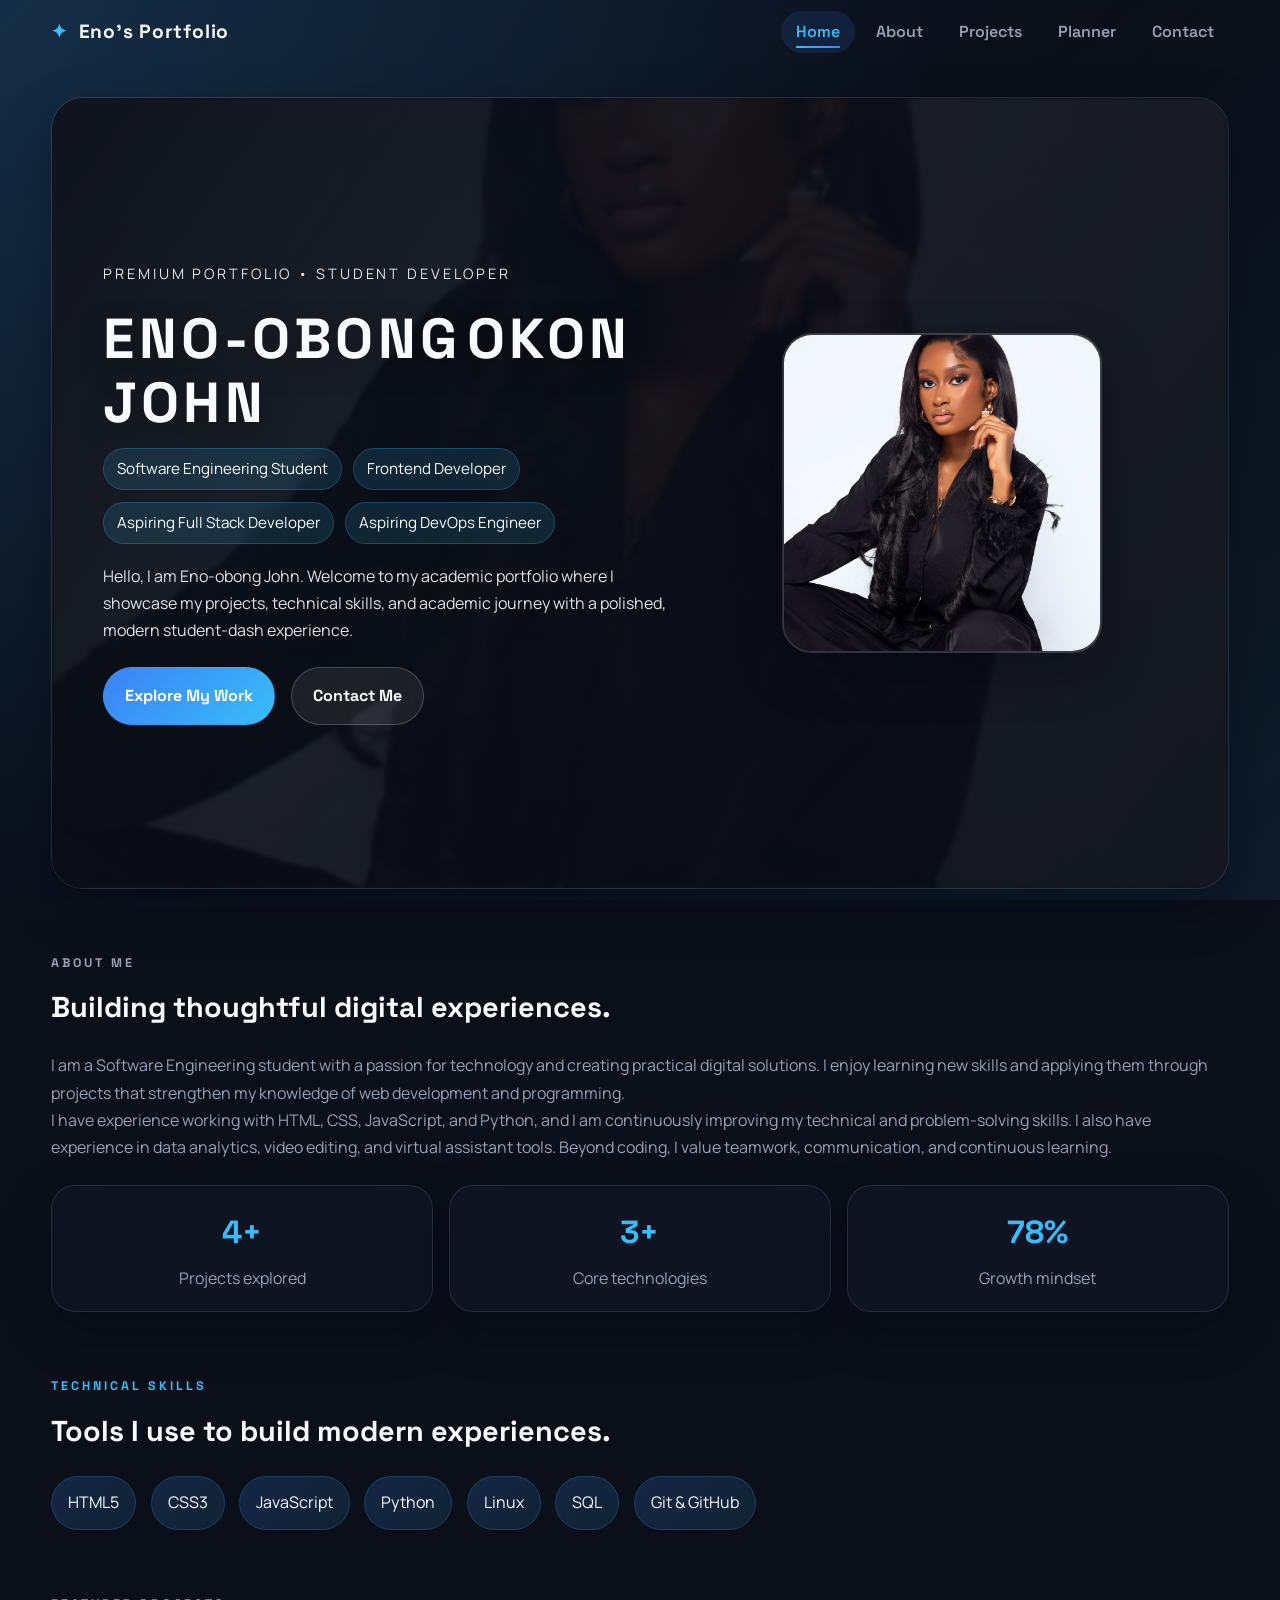
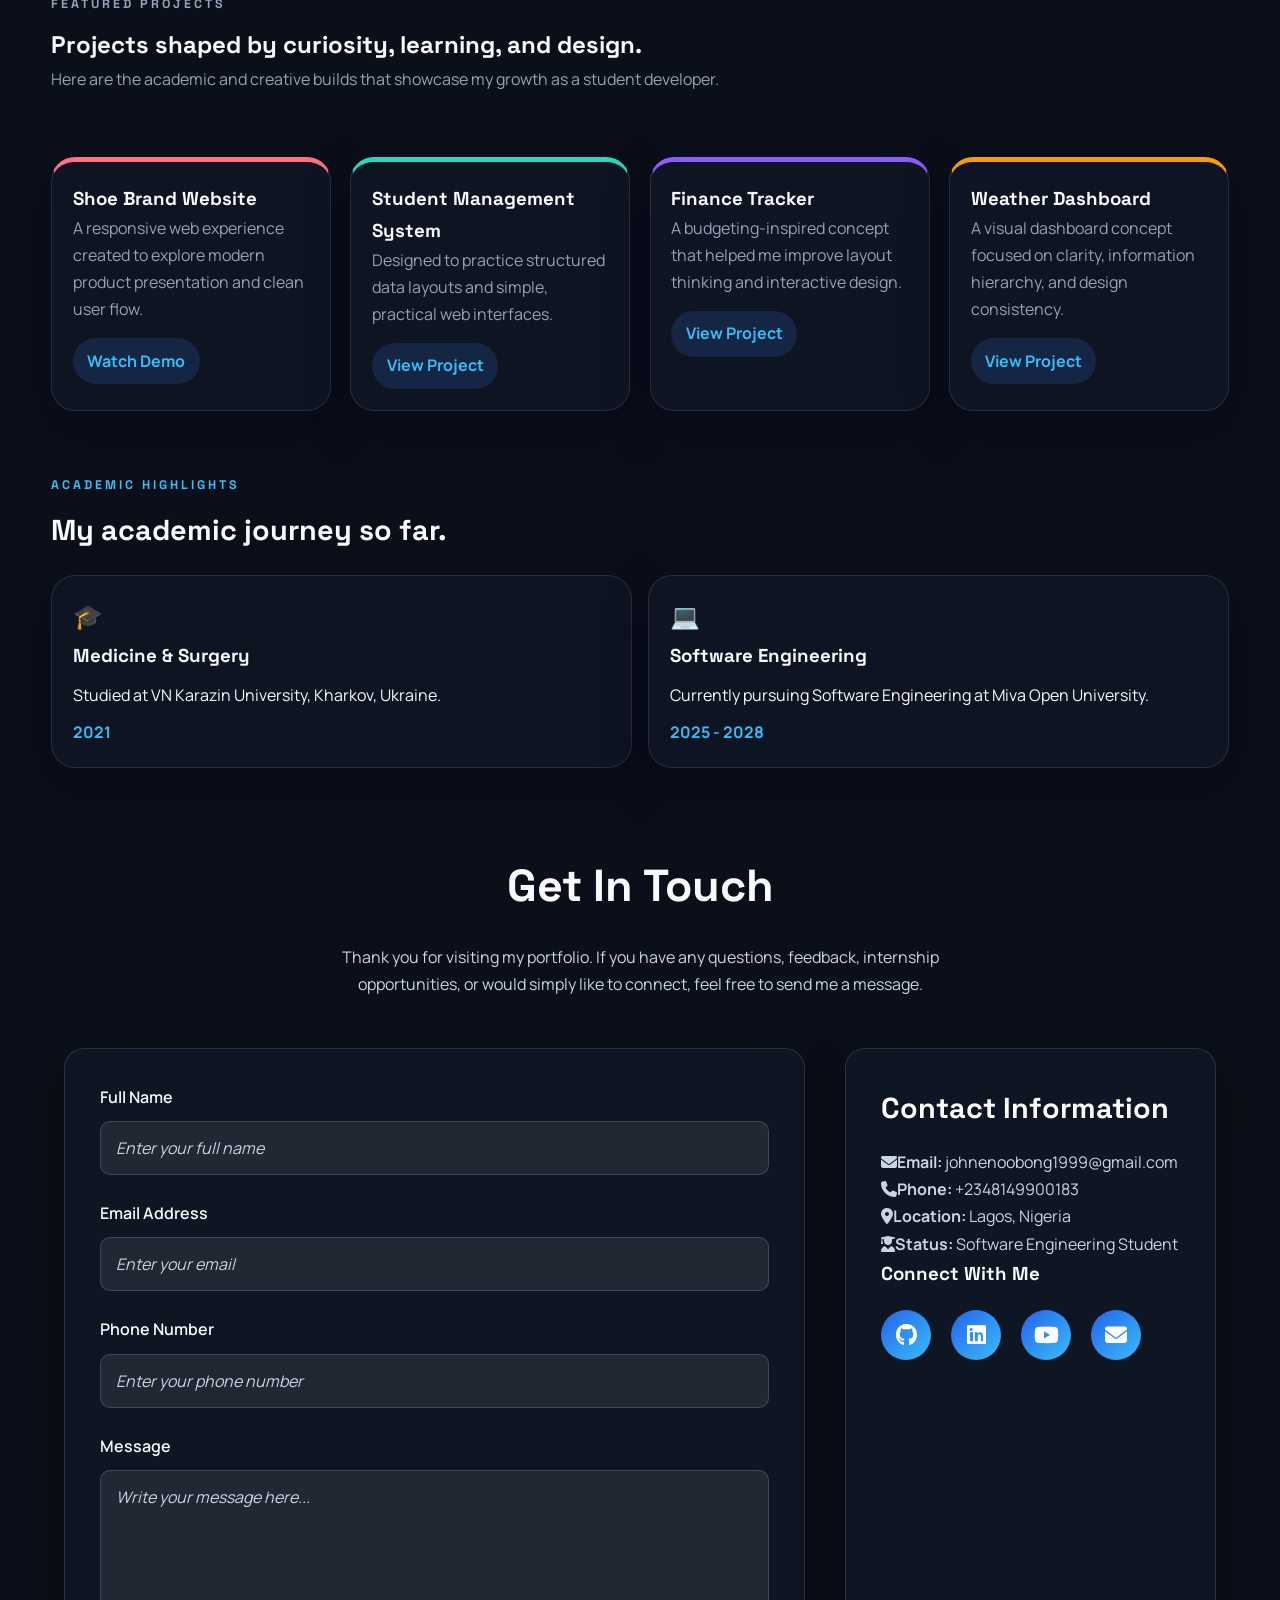
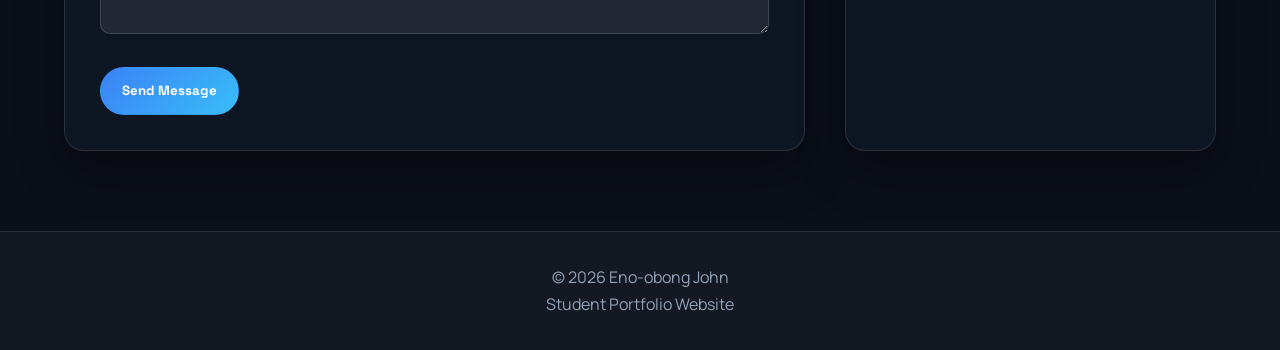
==== index.html @ f243d7a9 "initial commit" ====
<!DOCTYPE html>
<html lang="en">
<head>
    <meta charset="UTF-8">
    <meta name="viewport" content="width=device-width, initial-scale=1.0">
    <title>My Portfolio</title>

    <link rel="preconnect" href="https://fonts.googleapis.com">
    <link rel="preconnect" href="https://fonts.gstatic.com" crossorigin>
    <link href="https://fonts.googleapis.com/css2?family=Manrope:wght@300;400;500;600;700&family=Space+Grotesk:wght@400;500;700&display=swap" rel="stylesheet">
    <link rel="stylesheet" href="https://cdnjs.cloudflare.com/ajax/libs/font-awesome/6.5.2/css/all.min.css">
    <link rel="stylesheet" href="style.css">
</head>
<body>
    <header>
        <nav class="navbar">
            <a href="index.html" class="logo"><span>✦</span> Eno's Portfolio</a>
            <button class="nav-toggle" aria-label="Toggle navigation" aria-expanded="false" aria-controls="navMenu">
                <span></span><span></span><span></span>
            </button>
            <ul class="nav-links" id="navMenu">
                <li><a class="nav-link active" href="index.html">Home</a></li>
                <li><a class="nav-link" href="about.html">About</a></li>
                <li><a class="nav-link" href="projects.html">Projects</a></li>
                <li><a class="nav-link" href="planner.html">Planner</a></li>
                <li><a class="nav-link" href="contact.html">Contact</a></li>
            </ul>
        </nav>
    </header>

    <main>
        <section class="hero reveal fade-up" id="home">
            <video class="hero-video" autoplay muted loop playsinline preload="metadata" poster="images/unnamed.jpg">
                <source src="C:\Users\ENO\Downloads\My Portfolio\videos\lady-typing-demo.mp4.mp4" type="video/mp4">
            </video>
            <img class="hero-fallback" src="images/unnamed.jpg" alt="Fallback hero image">
            <div class="hero-overlay"></div>

            <div class="hero-content">
                <div class="hero-text">
                    <p class="hero-intro">Premium Portfolio • Student Developer</p>
                    <h1 class="hero-title">
                        <span>ENO-OBONG</span>
                        <span>OKON</span>
                        <span>JOHN</span>
                    </h1>
                    <div class="hero-subtitle">
                        <span>Software Engineering Student</span>
                        <span>Frontend Developer</span>
                        <span>Aspiring Full Stack Developer</span>
                        <span>Aspiring DevOps Engineer</span>
                    </div>
                    <p>
                        Hello, I am Eno-obong John. Welcome to my academic portfolio where I showcase my projects,
                        technical skills, and academic journey with a polished, modern student-dash experience.
                    </p>
                    <div class="hero-actions">
                        <a href="projects.html" class="btn btn-primary">Explore My Work</a>
                        <a href="contact.html" class="btn btn-outline">Contact Me</a>
                    </div>
                </div>

                <div class="hero-image">
                    <img src="images/unnamed.jpg" alt="Portrait of Eno-obong John">
                </div>
            </div>
        </section>

        <section class="biography reveal fade-up" id="about">
            <div class="section-heading">
                <p class="eyebrow">About Me</p>
                <h2>Building thoughtful digital experiences.</h2>
            </div>
            <p>
                I am a Software Engineering student with a passion for technology and creating practical digital solutions.
                I enjoy learning new skills and applying them through projects that strengthen my knowledge of web development and programming.
            </p>
            <p>
                I have experience working with HTML, CSS, JavaScript, and Python, and I am continuously improving my technical and problem-solving skills.
                I also have experience in data analytics, video editing, and virtual assistant tools. Beyond coding, I value teamwork, communication, and continuous learning.
            </p>
            <div class="stats-grid">
                <article class="stat-card reveal fade-left">
                    <h3 data-counter="6">0+</h3>
                    <p>Projects explored</p>
                </article>
                <article class="stat-card reveal fade-up">
                    <h3 data-counter="4">0+</h3>
                    <p>Core technologies</p>
                </article>
                <article class="stat-card reveal fade-right">
                    <h3 data-counter="100">0%</h3>
                    <p>Growth mindset</p>
                </article>
            </div>
        </section>

        <section class="skills-preview reveal fade-up" id="skills">
            <div class="section-heading">
                <p class="eyebrow">Technical Skills</p>
                <h2>Tools I use to build modern experiences.</h2>
            </div>
            <ul class="skill-list">
                <li>HTML5</li>
                <li>CSS3</li>
                <li>JavaScript</li>
                <li>Python</li>
                <li>Linux</li>
                <li>SQL</li>
                <li>Git & GitHub</li>
            </ul>
        </section>

        <section class="page-hero reveal fade-up" id="projects">
            <p class="eyebrow">Featured Projects</p>
            <h1>Projects shaped by curiosity, learning, and design.</h1>
            <p>
                Here are the academic and creative builds that showcase my growth as a student developer.
            </p>
        </section>

        <section class="project-grid">
            <article class="project-card coral-card reveal fade-up">
                <h3>Shoe Brand Website</h3>
                <p>
                    A responsive web experience created to explore modern product presentation and clean user flow.
                </p>
                <a href="videos/shoe%20brand%20demo.mp4" class="chip-link" target="_blank" rel="noopener noreferrer">Watch Demo</a>
            </article>

            <article class="project-card teal-card reveal fade-up">
                <h3>Student Management System</h3>
                <p>
                    Designed to practice structured data layouts and simple, practical web interfaces.
                </p>
                <a href="images/tly3hLxdtcfSDEuBhC8T1okugpgtpf6piFYImFWAmWC1b9pgjjPoJsme7ub0RUok21gwHRldmeZ2DCEyQEwcjldC21WEPnlIzFT2rIq2WpsrKNy-pRwe7WC9PzPik-v-z0AUkcZySHbn2jwy2_M3_a9L1Cv7zC8orWGa5T-NlRo.jpg" class="chip-link">View Project</a>
            </article>

            <article class="project-card purple-card reveal fade-up">
                <h3>Finance Tracker</h3>
                <p>
                    A budgeting-inspired concept that helped me improve layout thinking and interactive design.
                </p>
                <a href="images/cDtpvM_YcFxFbzcoFHw2OB-UGj0vAwEO4Ub-eV1B6BcwP4WKeOPNGluZUcaNHrctWF4Hmi-AHn-a7z5bhC1b9fJPuOBs0whFLSV3jHgZDR4_bYYzhXzKbohYFQgcuxvTX_YVRbNKlmzKscEA12oSTWV_OOJPECxnDO2KoV2_u8A.jpg" class="chip-link">View Project</a>
            </article>

            <article class="project-card orange-card reveal fade-up">
                <h3>Weather Dashboard</h3>
                <p>
                    A visual dashboard concept focused on clarity, information hierarchy, and design consistency.
                </p>
                <a href="images/L_O9BKNHOo7yy3V-gqmC8gdWurb_908gJINGxbf8DtNeHtpQDzsc7VOwjRo7sGFoL62a_1VmqKUw6agaL6DCI4x7HC0UmKi6VDPds6Guy3lDS5-7abdashTjwAFgH3KEQ3meInAuHmOL9W2SbMAK-rThtLbPKwCMe5-8ma1vXQ4.jpg" class="chip-link">View Project</a>
            </article>
        </section>

        <section class="academic-highlights reveal fade-up" id="academics">
            <div class="section-heading">
                <p class="eyebrow">Academic Highlights</p>
                <h2>My academic journey so far.</h2>
            </div>
            <div class="highlights-grid">
                <article class="highlight-card">
                    <div class="highlight-icon">🎓</div>
                    <h3>Medicine & Surgery</h3>
                    <p>Studied at VN Karazin University, Kharkov, Ukraine.</p>
                    <span>2021</span>
                </article>
                <article class="highlight-card">
                    <div class="highlight-icon">💻</div>
                    <h3>Software Engineering</h3>
                    <p>Currently pursuing Software Engineering at Miva Open University.</p>
                    <span>2025 - 2028</span>
                </article>
            </div>
        </section>

        <section class="home-contact reveal fade-up" id="contact">
            <h1>Get In Touch</h1>
            <p class="contact-intro">
                Thank you for visiting my portfolio. If you have any questions, feedback, internship opportunities,
                or would simply like to connect, feel free to send me a message.
            </p>

            <div class="home-contact-container">
                <div class="home-contact-form">
                    <form id="contactForm" action="mailto:enoobongjohn@example.com" method="post" enctype="text/plain">
                        <div class="input-group">
                            <label for="name">Full Name</label>
                            <input type="text" id="name" name="name" placeholder="Enter your full name" required>
                        </div>
                        <div class="input-group">
                            <label for="email">Email Address</label>
                            <input type="email" id="email" name="email" placeholder="Enter your email" required>
                        </div>
                        <div class="input-group">
                            <label for="phone">Phone Number</label>
                            <input type="text" id="phone" name="phone" placeholder="Enter your phone number">
                        </div>
                        <div class="input-group">
                            <label for="message">Message</label>
                            <textarea id="message" name="message" rows="6" placeholder="Write your message here..." required></textarea>
                        </div>
                        <button type="submit" class="btn btn-primary">Send Message</button>
                    </form>
                </div>

                <div class="home-contact-info">
                    <h2>Contact Information</h2>
                    <p><i class="fa-solid fa-envelope"></i><strong>Email:</strong> johnenoobong1999@gmail.com</p>
                    <p><i class="fa-solid fa-phone"></i><strong>Phone:</strong> +2348149900183</p>
                    <p><i class="fa-solid fa-location-dot"></i><strong>Location:</strong> Lagos, Nigeria</p>
                    <p><i class="fa-solid fa-user-graduate"></i><strong>Status:</strong> Software Engineering Student</p>
                    <h3>Connect With Me</h3>
                    <div class="social-links">
                        <a href="https://github.com/" target="_blank" rel="noopener noreferrer"><i class="fab fa-github"></i></a>
                        <a href="https://linkedin.com/" target="_blank" rel="noopener noreferrer"><i class="fab fa-linkedin"></i></a>
                        <a href="http://www.youtube.com/@ENNY.J" target="_blank" rel="noopener noreferrer"><i class="fab fa-youtube"></i></a>
                        <a href="mailto:johnenoobong1999@gmail.com"><i class="fa-solid fa-envelope"></i></a>
                    </div>
                </div>
            </div>
        </section>
    </main>

    <footer class="site-footer">
        <p>© 2026 Eno-obong John</p>
        <p>Student Portfolio Website</p>
    </footer>

    <button class="back-to-top" aria-label="Back to top"><i class="fa-solid fa-arrow-up"></i></button>
    <script src="js/script.js"></script>
</body>
</html>
---- style.css ----
:root {
    --bg: #0B0F19;
    --bg-secondary: #111827;
    --card: #1F2937;
    --accent: #3B82F6;
    --highlight: #38BDF8;
    --text: #F8FAFC;
    --secondary: #94A3B8;
    --border: rgba(148, 163, 184, 0.18);
    --glass: rgba(17, 24, 39, 0.74);
    --shadow: 0 18px 50px rgba(2, 6, 23, 0.32);
}

* {
    margin: 0;
    padding: 0;
    box-sizing: border-box;
}

html {
    scroll-behavior: smooth;
}

body {
    font-family: 'Manrope', sans-serif;
    background: radial-gradient(circle at top left, rgba(56, 189, 248, 0.14), transparent 25%), var(--bg);
    color: var(--text);
    line-height: 1.7;
    min-height: 100vh;
}

body::before {
    content: '';
    position: fixed;
    inset: 0;
    background: linear-gradient(140deg, rgba(59, 130, 246, 0.08), transparent 50%, rgba(56, 189, 248, 0.08));
    pointer-events: none;
    z-index: -1;
}

section[id] {
    scroll-margin-top: 100px;
}

a {
    text-decoration: none;
}

img {
    max-width: 100%;
    display: block;
}

h1, h2, h3, h4, .logo, .nav-link, .btn, .eyebrow {
    font-family: 'Space Grotesk', sans-serif;
}

header, .site-header {
    position: sticky;
    top: 0;
    z-index: 1000;
    transition: background 0.3s ease, box-shadow 0.3s ease;
}

header.scrolled, .site-header.scrolled {
    background: rgba(11, 15, 25, 0.86);
    backdrop-filter: blur(16px);
    box-shadow: 0 10px 35px rgba(2, 6, 23, 0.25);
}

.navbar {
    width: min(1200px, 92%);
    margin: auto;
    display: flex;
    justify-content: space-between;
    align-items: center;
    padding: 1rem 0;
    position: relative;
}

.logo {
    color: var(--text);
    font-size: 1.2rem;
    font-weight: 700;
    letter-spacing: 0.04em;
}

.logo span {
    color: var(--highlight);
    margin-right: 0.3rem;
}

.nav-toggle {
    display: none;
    flex-direction: column;
    gap: 5px;
    background: transparent;
    border: none;
    cursor: pointer;
}

.nav-toggle span {
    width: 24px;
    height: 2px;
    border-radius: 2px;
    background: var(--text);
}

.nav-links {
    display: flex;
    list-style: none;
    gap: 0.35rem;
}

.nav-link {
    position: relative;
    color: var(--secondary);
    padding: 0.65rem 0.95rem;
    border-radius: 999px;
    transition: color 0.3s ease, background 0.3s ease, transform 0.3s ease;
    font-weight: 600;
}

.nav-link::after {
    content: '';
    position: absolute;
    left: 0.95rem;
    bottom: 0.35rem;
    width: 0;
    height: 2px;
    background: linear-gradient(90deg, var(--highlight), var(--accent));
    transition: width 0.3s ease;
}

.nav-link:hover,
.nav-link.active {
    color: var(--text);
    background: rgba(59, 130, 246, 0.12);
    transform: translateY(-2px);
}

.nav-link:hover::after,
.nav-link.active::after {
    width: calc(100% - 1.9rem);
}

.hero {
    position: relative;
    width: min(1200px, 92%);
    margin: 2rem auto 4rem;
    min-height: 88vh;
    border-radius: 32px;
    overflow: hidden;
    border: 1px solid var(--border);
    box-shadow: var(--shadow);
    display: grid;
    align-items: center;
    isolation: isolate;
}

.hero-video,
.hero-overlay,
.hero-fallback {
    position: absolute;
    inset: 0;
    width: 100%;
    height: 100%;
}

.hero-video {
    z-index: -2;
    object-fit: cover;
    filter: blur(2px) brightness(0.35);
    opacity: 0.8;
    pointer-events: none;
}

.hero-fallback {
    z-index: -2;
    object-fit: cover;
    display: none;
}

.hero-fallback.show {
    display: block;
}

.hero-overlay {
    z-index: -1;
    background: linear-gradient(125deg, rgba(11, 15, 25, 0.92) 0%, rgba(11, 15, 25, 0.72) 40%, rgba(11, 15, 25, 0.86) 100%);
}

.hero-content {
    position: relative;
    z-index: 1;
    display: grid;
    grid-template-columns: 1.1fr 0.9fr;
    gap: 2rem;
    align-items: center;
    padding: clamp(1.8rem, 4vw, 3.5rem);
}

.hero-intro {
    display: inline-flex;
    align-items: center;
    gap: 0.5rem;
    font-size: 0.9rem;
    letter-spacing: 0.2em;
    text-transform: uppercase;
    color: var(--highlight);
    margin-bottom: 1rem;
}

.hero-title {
    display: flex;
    flex-wrap: wrap;
    gap: 0.3rem;
    font-size: clamp(2rem, 4.4vw, 3.8rem);
    line-height: 1.05;
    margin-bottom: 1rem;
    letter-spacing: 0.08em;
    text-shadow: 0 10px 30px rgba(0, 0, 0, 0.28);
}

.hero-title span {
    display: inline-block;
    opacity: 0;
    transform: translateY(16px);
    animation: heroReveal 0.8s ease forwards;
}

.hero-title span:nth-child(2) { animation-delay: 0.2s; }
.hero-title span:nth-child(3) { animation-delay: 0.4s; }

.hero-subtitle {
    display: flex;
    flex-wrap: wrap;
    gap: 0.7rem;
    margin-bottom: 1.2rem;
}

.hero-subtitle span {
    padding: 0.45rem 0.8rem;
    border-radius: 999px;
    background: rgba(56, 189, 248, 0.14);
    border: 1px solid rgba(56, 189, 248, 0.24);
    color: var(--text);
    font-size: 0.95rem;
    backdrop-filter: blur(8px);
}

.hero-text p {
    max-width: 640px;
    color: rgba(248, 250, 252, 0.9);
    margin-bottom: 1.4rem;
}

.hero-actions {
    display: flex;
    flex-wrap: wrap;
    gap: 1rem;
}

.btn {
    display: inline-flex;
    align-items: center;
    justify-content: center;
    padding: 0.9rem 1.3rem;
    border-radius: 999px;
    font-weight: 700;
    transition: transform 0.3s ease, box-shadow 0.3s ease, background 0.3s ease;
    border: 1px solid transparent;
}

.btn:hover {
    transform: translateY(-3px);
    box-shadow: 0 12px 30px rgba(56, 189, 248, 0.16);
}

.btn-primary {
    background: linear-gradient(135deg, var(--accent), var(--highlight));
    color: white;
}

.contact-form .btn-primary{
    background:#8B5CF6;   /* Change to any color you like */
    color:#fff;
    border:none;
}

.contact-form .btn-primary:hover{
    background:#6D28D9;
}

.btn-outline {
    border-color: rgba(255, 255, 255, 0.2);
    background: rgba(255, 255, 255, 0.08);
    color: var(--text);
}

.hero-image {
    display: flex;
    justify-content: center;
}

.hero-image img {
    width: min(320px, 80vw);
    aspect-ratio: 1;
    object-fit: cover;
    border-radius: 30px;
    border: 2px solid rgba(255, 255, 255, 0.16);
    box-shadow: var(--shadow);
    animation: float 5s ease-in-out infinite;
}

section {
    width: min(1200px, 92%);
    margin: 4rem auto;
}

section h2 {
    color: var(--text);
    margin-bottom: 1rem;
    font-size: 1.8rem;
    visibility: visible;
    opacity: 1;
}

.eyebrow {
    color: var(--highlight);
    font-size: 0.78rem;
    font-weight: 700;
    letter-spacing: 0.24em;
    text-transform: uppercase;
    margin-bottom: 0.6rem;
}

.section-heading {
    margin-bottom: 1.25rem;
}

.panel,
.project-card,
.planner-card,
.planner-form,
.planner-list-wrap,
.contact-form,
.contact-info,
.highlight-card,
.stat-card,
.dashboard-card {
    background: var(--glass);
    backdrop-filter: blur(16px);
    border: 1px solid var(--border);
    border-radius: 24px;
    box-shadow: var(--shadow);
}

.biography p,
.page-hero p,
.project-card p,
.panel p,
.contact-intro,
.contact-info p {
    color: var(--secondary);
}

.stats-grid {
    display: grid;
    grid-template-columns: repeat(auto-fit, minmax(180px, 1fr));
    gap: 1rem;
    margin-top: 1.5rem;
}

.stat-card {
    padding: 1.2rem;
    text-align: center;
}

.stat-card h3 {
    font-size: 2rem;
    color: var(--highlight);
}

.stat-card p {
    color: var(--secondary);
    margin-top: 0.3rem;
}

.skill-list {
    display: flex;
    flex-wrap: wrap;
    gap: 0.9rem;
    list-style: none;
    margin-top: 0.8rem;
}

.skill-list li {
    padding: 0.8rem 1rem;
    border-radius: 999px;
    background: linear-gradient(135deg, rgba(59, 130, 246, 0.2), rgba(56, 189, 248, 0.12));
    color: var(--text);
    border: 1px solid rgba(56, 189, 248, 0.18);
}

.project-grid {
    display: grid;
    grid-template-columns: repeat(auto-fit, minmax(260px, 1fr));
    gap: 1.2rem;
}

.project-card {
    padding: 1.3rem;
    transition: transform 0.3s ease, box-shadow 0.3s ease;
}

.project-card:hover {
    transform: translateY(-8px);
    box-shadow: 0 24px 50px rgba(2, 6, 23, 0.34);
}

.coral-card { border-top: 5px solid #fb7185; }
.teal-card { border-top: 5px solid #2dd4bf; }
.purple-card { border-top: 5px solid #8b5cf6; }
.orange-card { border-top: 5px solid #f59e0b; }

.chip-link,
.project-btn {
    display: inline-block;
    margin-top: 0.9rem;
    padding: 0.6rem 0.9rem;
    border-radius: 999px;
    background: rgba(59, 130, 246, 0.16);
    color: var(--highlight);
    font-weight: 700;
    transition: background 0.3s ease, color 0.3s ease;
}

.chip-link:hover,
.project-btn:hover {
    background: rgba(56, 189, 248, 0.24);
    color: var(--text);
}

.highlights-grid {
    display: grid;
    grid-template-columns: repeat(auto-fit, minmax(240px, 1fr));
    gap: 1rem;
}

.highlight-card {
    padding: 1.3rem;
}

.highlight-card h3 {
    margin: 0.2rem 0 0.6rem;
    color: var(--text);
}

.highlight-card span {
    display: inline-block;
    margin-top: 0.6rem;
    color: var(--highlight);
    font-weight: 700;
}

.highlight-icon {
    font-size: 1.5rem;
}

.contact-section {
    padding: 2rem 0 0;
}

.contact-container {
    display: grid;
    grid-template-columns: 1.1fr 0.9fr;
    gap: 1.2rem;
    margin-top: 1.4rem;
}

.contact-form,
.contact-info {
    padding: 1.4rem;
    color: var(--text);
}

.contact-form h2,
.contact-info h2,
.contact-section h1 {
    color: var(--text);
    visibility: visible;
    opacity: 1;
}

.input-group {
    margin-bottom: 1rem;
}

.input-group label {
    display: block;
    margin-bottom: 0.5rem;
    font-weight: 700;
    color: var(--text);
}

.input-group input,
.input-group textarea,
.planner-input-group input,
.planner-input-group select,
.search-box input,
.task-filter select {
    width: 100%;
    padding: 0.8rem 0.95rem;
    border: 1px solid rgba(148, 163, 184, 0.24);
    border-radius: 12px;
    font-family: inherit;
    background: rgba(255, 255, 255, 0.06);
    color: var(--text);
}

.input-group textarea {
    resize: vertical;
    min-height: 120px;
}

.contact-info p {
    margin-bottom: 0.8rem;
    color: var(--secondary);
}

.social-links {
    display: flex;
    gap: 0.8rem;
    margin-top: 1rem;
}

.social-links a {
    width: 44px;
    height: 44px;
    border-radius: 50%;
    display: grid;
    place-items: center;
    background: linear-gradient(135deg, var(--accent), var(--highlight));
    color: white;
    transition: transform 0.3s ease;
}

.social-links a:hover {
    transform: translateY(-3px);
}

.site-footer .fa-youtube{
    color:#8B5CF6;
}

.site-footer {
    margin-top: 3rem;
    padding: 2rem 1rem;
    text-align: center;
    background: rgba(255, 255, 255, 0.04);
    border-top: 1px solid var(--border);
}

.site-footer p {
    color: var(--secondary);
}

.back-to-top {
    position: fixed;
    right: 22px;
    bottom: 22px;
    width: 48px;
    height: 48px;
    border: none;
    border-radius: 50%;
    background: linear-gradient(135deg, var(--accent), var(--highlight));
    color: white;
    box-shadow: var(--shadow);
    cursor: pointer;
    display: none;
    transition: transform 0.3s ease;
}

.back-to-top:hover {
    transform: translateY(-3px);
}

.reveal {
    opacity: 0;
    transform: translateY(30px);
    transition: opacity 0.8s ease, transform 0.8s ease;
}

.reveal.visible {
    opacity: 1;
    transform: translateY(0);
}

.reveal.fade-left {
    transform: translateX(-30px);
}

.reveal.fade-left.visible {
    transform: translateX(0);
}

.reveal.fade-right {
    transform: translateX(30px);
}

.reveal.fade-right.visible {
    transform: translateX(0);
}

.reveal.zoom-in {
    transform: scale(0.96);
}

.reveal.zoom-in.visible {
    transform: scale(1);
}

@keyframes float {
    0%, 100% { transform: translateY(0); }
    50% { transform: translateY(-9px); }
}

@keyframes pulseGlow {
    0%, 100% { box-shadow: 0 0 0 0 rgba(56, 189, 248, 0.22); }
    50% { box-shadow: 0 0 0 12px rgba(56, 189, 248, 0); }
}

@keyframes heroReveal {
    from {
        opacity: 0;
        transform: translateY(18px);
    }
    to {
        opacity: 1;
        transform: translateY(0);
    }
}

.active-nav {
    color: var(--highlight) !important;
}

.planner-page {
    width: min(1200px, 92%);
    margin: 2rem auto 4rem;
}

.planner-hero {
    margin-bottom: 1.5rem;
    padding: 1.5rem;
    border-radius: 28px;
    background: var(--glass);
    border: 1px solid var(--border);
    box-shadow: var(--shadow);
}

.planner-hero h1 {
    font-size: clamp(1.8rem, 3.2vw, 2.5rem);
    color: var(--text);
    margin-bottom: 0.6rem;
}

.planner-hero p {
    color: var(--secondary);
    max-width: 720px;
}

.planner-dashboard {
    display: grid;
    grid-template-columns: repeat(auto-fit, minmax(220px, 1fr));
    gap: 1rem;
    margin-bottom: 1.2rem;
}

.dashboard-card {
    padding: 1.1rem;
}

.dashboard-card h3 {
    margin-top: 0.25rem;
    color: var(--text);
}

.progress-bar {
    width: 100%;
    height: 10px;
    border-radius: 999px;
    background: rgba(148, 163, 184, 0.18);
    overflow: hidden;
    margin: 0.7rem 0 0.3rem;
}

.progress-bar span {
    display: block;
    height: 100%;
    width: 0;
    background: linear-gradient(90deg, var(--accent), var(--highlight));
    transition: width 0.3s ease;
}

.planner-card {
    display: grid;
    grid-template-columns: 0.95fr 1.2fr;
    gap: 1.2rem;
    padding: 1.2rem;
}

.planner-form,
.planner-list-wrap {
    padding: 1.2rem;
}

.planner-form h2,
.planner-summary h2 {
    margin-bottom: 1rem;
    color: var(--text);
}

.planner-actions {
    display: flex;
    flex-wrap: wrap;
    gap: 0.8rem;
    margin-top: 0.8rem;
}

.summary-grid {
    display: grid;
    grid-template-columns: repeat(auto-fit, minmax(110px, 1fr));
    gap: 0.7rem;
    margin-bottom: 1rem;
}

.summary-pill {
    padding: 0.75rem;
    border-radius: 12px;
    background: rgba(255, 255, 255, 0.06);
    border: 1px solid var(--border);
}

.summary-pill strong {
    display: block;
    font-size: 1.05rem;
    color: var(--highlight);
}

.filters {
    display: flex;
    flex-wrap: wrap;
    gap: 0.7rem;
    margin-bottom: 0.8rem;
}

.task-list {
    list-style: none;
    display: flex;
    flex-direction: column;
    gap: 0.8rem;
    margin-top: 1rem;
}

.task-item {
    display: flex;
    justify-content: space-between;
    align-items: flex-start;
    gap: 0.8rem;
    padding: 0.95rem;
    border-radius: 16px;
    background: rgba(255, 255, 255, 0.06);
    border: 1px solid var(--border);
}

.task-item.completed {
    opacity: 0.75;
}

.task-main {
    display: flex;
    gap: 0.8rem;
    align-items: flex-start;
}

.task-checkbox {
    margin-top: 0.25rem;
    accent-color: var(--highlight);
}

.task-title-row {
    display: flex;
    flex-wrap: wrap;
    gap: 0.5rem;
    align-items: center;
    margin-bottom: 0.2rem;
}

.task-title {
    font-weight: 700;
    color: var(--text);
}

.task-badge {
    padding: 0.2rem 0.5rem;
    border: 1px solid var(--border);
    border-radius: 999px;
    font-size: 0.82rem;
}

.task-meta,
.task-date,
.task-status {
    color: var(--secondary);
    font-size: 0.92rem;
}

.task-actions {
    display: flex;
    align-items: center;
    gap: 0.45rem;
}

.action-btn,
.delete-btn,
.clear-completed-btn {
    padding: 0.55rem 0.8rem;
    border-radius: 999px;
    border: none;
    cursor: pointer;
    transition: transform 0.3s ease, background 0.3s ease;
}

.action-btn:hover,
.delete-btn:hover,
.clear-completed-btn:hover {
    transform: translateY(-2px);
}

.action-btn {
    background: rgba(59, 130, 246, 0.18);
    color: var(--text);
}

.delete-btn {
    background: rgba(248, 113, 113, 0.16);
    color: #fda4af;
}

.clear-completed-btn {
    background: rgba(56, 189, 248, 0.16);
    color: var(--text);
}

.empty-state {
    padding: 1rem;
    text-align: center;
    color: var(--secondary);
    border: 1px dashed var(--border);
    border-radius: 16px;
    background: rgba(255, 255, 255, 0.04);
}

/* ================================
   ABOUT PAGE ANIMATIONS
================================ */

.journey-card,
.interests-card{
    position:relative;
    overflow:hidden;
    transition:all .45s ease;
}

.journey-card:hover,
.interests-card:hover{

    transform:translateY(-12px) scale(1.02);

    box-shadow:0 25px 50px rgba(0,0,0,.28);

}

/* Animated gradient border */

.journey-card::before,
.interests-card::before{

    content:"";

    position:absolute;

    top:0;
    left:-100%;

    width:100%;
    height:4px;

    background:linear-gradient(
        90deg,
        #8B5CF6,
        #EC4899,
        #F59E0B
    );

    transition:.7s;

}

.journey-card:hover::before,
.interests-card:hover::before{

    left:0;

}

/* Heading animation */

.journey-card h2,
.interests-card h2{

    transition:.35s;

}

.journey-card:hover h2,
.interests-card:hover h2{

    transform:translateX(10px);

}

/* Icon animation */

.journey-card i,
.interests-card i{

    transition:.4s;

}

.journey-card:hover i,
.interests-card:hover i{

    transform:rotate(15deg) scale(1.2);

    color:#8B5CF6;

}

/* Paragraph animation */

.journey-card p{

    transition:.4s;

}

.journey-card:hover p{

    color:#FFFFFF;

}

/* Interest chips */

.interests-card .chip-list li{

    transition:.35s;

}

.interests-card .chip-list li:hover{

    transform:translateY(-6px);

    background:#8B5CF6;

    color:white;

}

@keyframes floatCard{

0%{
transform:translateY(0px);
}

50%{
transform:translateY(-8px);
}

100%{
transform:translateY(0px);
}

}

.journey-card{

animation:floatCard 7s ease-in-out infinite;

}

.interests-card{

animation:floatCard 7s ease-in-out infinite;

animation-delay:2s;

}

@media (max-width: 900px) {
    .hero-content,
    .contact-container,
    .planner-card {
        grid-template-columns: 1fr;
    }
}

@media (max-width: 768px) {
    .nav-toggle {
        display: flex;
    }

    .nav-links {
        display: none;
        flex-direction: column;
        width: 100%;
        position: absolute;
        top: 3.5rem;
        right: 0;
        padding: 1rem;
        border-radius: 18px;
        background: rgba(17, 24, 39, 0.96);
        border: 1px solid var(--border);
    }

    .nav-links.active {
        display: flex;
    }

    .hero {
        min-height: auto;
    }

    .hero-content {
        padding: 1.4rem;
    }
}

@media (max-width: 520px) {
    .hero-text h1 {
        font-size: 2rem;
    }

    .hero-image img {
        width: 240px;
    }

    .planner-actions,
    .filters {
        flex-direction: column;
    }

    .task-item {
        flex-direction: column;
    }

    .task-actions {
        width: 100%;
        justify-content: flex-end;
    }
}

.task-item.completed .task-title{
    text-decoration:line-through;
    color:#64748b;
}

.task-main{
    display:flex;
    align-items:flex-start;
    gap:12px;
    flex:1;
}

.task-title{
    font-weight:600;
    color:#0f172a;
}

.task-meta,
.task-date,
.task-status{
    font-size:0.95rem;
    color:#64748b;
    margin-top:4px;
}

.task-actions{
    display:flex;
    gap:8px;
}

.complete-btn,
.delete-btn{
    border:none;
    cursor:pointer;
    border-radius:8px;
    padding:8px 10px;
}

.complete-btn{
    background:#2563eb;
    color:white;
}

.delete-btn{
    background:#ef4444;
    color:white;
}

.empty-state{
    text-align:center;
    color:#64748b;
    padding:20px 0;
}

/* ==========================
CONTACT PAGE
========================== */

.contact-section{

width:90%;
max-width:1200px;
margin:80px auto;

}

.contact-section h1{

text-align:center;
font-size:2.8rem;
color:#0f172a;
margin-bottom:20px;

}

.contact-intro{

text-align:center;
max-width:700px;
margin:auto;
margin-bottom:50px;

}

.contact-container{

display:grid;
grid-template-columns:2fr 1fr;
gap:40px;

}

.contact-form{

background:#D8CFE8;
padding:35px;
border-radius:15px;
box-shadow:0 10px 25px rgba(0,0,0,.08);

}

.contact-form h2{
    font-family: 'Space Grotesk', sans-serif;
    font-size: 2.2rem;
    font-weight: 700;
    color: #1A1A1A;
    letter-spacing: 1px;
    margin-bottom: 25px;
}

.contact-form h2 i{
    color:#8B5CF6;
    margin-right:10px;
}


.input-group{

margin-bottom:25px;

}

.input-group label{
    display:block;
    margin-bottom:10px;
    font-family:'Manrope',sans-serif;
    font-size:1rem;
    font-weight:600;
    color:#3C2A4D;
}

.input-group input,
.input-group textarea{
    width:100%;
    padding:15px;
    border:1px solid #C8B6E2;
    border-radius:10px;
    font-size:16px;
    font-family:'Manrope',sans-serif;
    color:#2B1B47;
    background:#FFFFFF;
    transition:.3s;
}

.input-group input::placeholder,
.input-group textarea::placeholder{
    color:#8A7A9E;
    font-style:italic;
}

.contact-info{

background:#D8CFE8;
padding:35px;
border-radius:15px;
box-shadow:0 10px 25px rgba(0,0,0,.08);

}

.contact-info h2{
    margin-bottom:20px;
    font-family:'Space Grotesk',sans-serif;
    font-size:2.1rem;
    font-weight:700;
    color:#2B1B47;
}

margin-bottom:20px;


.contact-info h3{

margin-top:35px;

}

.contact-info p{
    margin:18px 0;
    font-family:'Manrope',sans-serif;
    font-size:1.05rem;
    font-weight:500;
    color:#3C2A4D;
    line-height:1.8;
}

.contact-info i{
    color:#8B5CF6;
    margin-right:10px;
    font-size:1.1rem;
}

.social-links{

display:flex;
gap:20px;
margin-top:20px;

}

.social-links a{
    width:50px;
    height:50px;
    background:#8B5CF6;
    color:#FFFFFF;
    display:flex;
    justify-content:center;
    align-items:center;
    border-radius:50%;
    text-decoration:none;
    font-size:22px;
    transition:.3s ease;
}

.social-links a:hover{
    background:#2B1B47;
    transform:translateY(-6px) scale(1.08);
}

/* =====================================
   HOME CONTACT GLASSMORPHISM
===================================== */

.home-contact{
    width:90%;
    max-width:1200px;
    margin:80px auto;
}

.home-contact h1{
    text-align:center;
    color:#F8FAFC;
    font-size:2.8rem;
    margin-bottom:20px;
}

.home-contact .contact-intro{
    text-align:center;
    max-width:700px;
    margin:auto;
    margin-bottom:50px;
    color:#CBD5E1;
}

.home-contact-container{
    display:grid;
    grid-template-columns:2fr 1fr;
    gap:40px;
}

.home-contact-form,
.home-contact-info{
    background:rgba(17,24,39,.75);
    backdrop-filter:blur(18px);
    border:1px solid rgba(255,255,255,.12);
    border-radius:20px;
    padding:35px;
    box-shadow:0 20px 45px rgba(0,0,0,.35);
}

.home-contact-form label{
    color:#F8FAFC;
}

.home-contact-form input,
.home-contact-form textarea{
    background:rgba(255,255,255,.08);
    color:white;
    border:1px solid rgba(255,255,255,.15);
}

.home-contact-form input::placeholder,
.home-contact-form textarea::placeholder{
    color:#CBD5E1;
}

.home-contact-info h2{
    color:white;
}

.home-contact-info p{
    color:#CBD5E1;
}

.home-contact .social-links a{
    background:linear-gradient(135deg,#2563eb,#38BDF8);
}



/* Responsive */

@media(max-width:850px){

.contact-container{

grid-template-columns:1fr;

}

.contact-section h1{

font-size:2.2rem;

}

.planner-card{
    grid-template-columns:1fr;
}

}

/* ===========================
   ANIMATIONS
=========================== */

.hero,
.biography,
.skills-preview,
.featured-projects,
.academic-highlights{
    animation:fadeIn 1.2s ease;
}

@keyframes fadeIn{

    from{
        opacity:0;
        transform:translateY(30px);
    }

    to{
        opacity:1;
        transform:translateY(0);
    }

}

/* ===========================
   RESPONSIVE DESIGN
=========================== */

@media(max-width:992px){

    .hero{
        flex-direction:column-reverse;
        text-align:center;
    }

    .hero-text p{
        text-align:center;
    }

    .hero-image img{
        width:280px;
        height:280px;
    }

}

@media(max-width:768px){

    .navbar{
        flex-wrap:wrap;
        gap:15px;
    }

    .nav-toggle{
        display:flex;
    }

    .nav-links{
        display:none;
        flex-direction:column;
        align-items:center;
        gap:15px;
        width:100%;
        margin-top:10px;
        padding:20px 0;
        background:#111827;
        border-radius:10px;
    }

    .nav-links.active{
        display:flex;
    }

    .hero-text h1{
        font-size:2.3rem;
    }

    section h2{
        font-size:1.8rem;
    }

}

@media(max-width:480px){

    .hero-text h1{
        font-size:2rem;
    }

    .hero-image img{
        width:220px;
        height:220px;
    }

    .project-card{
        padding:15px;
    }

}
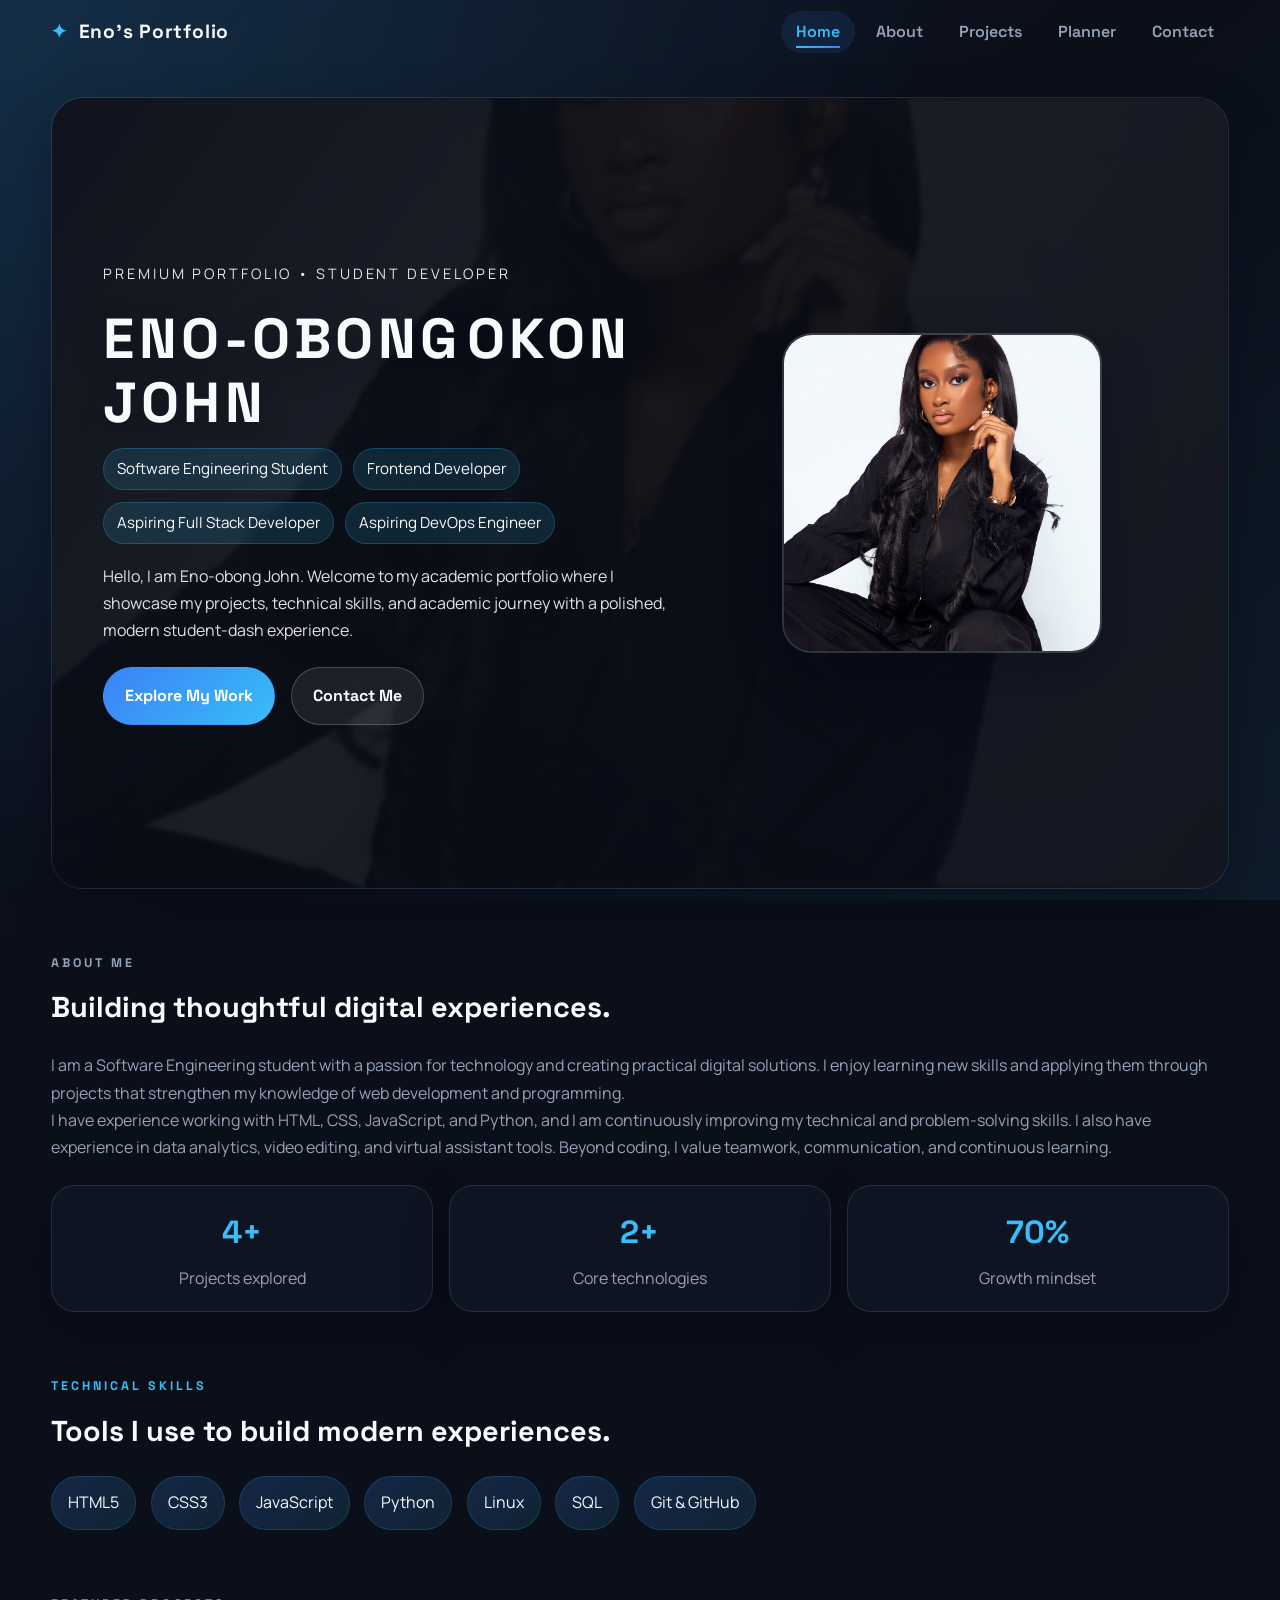
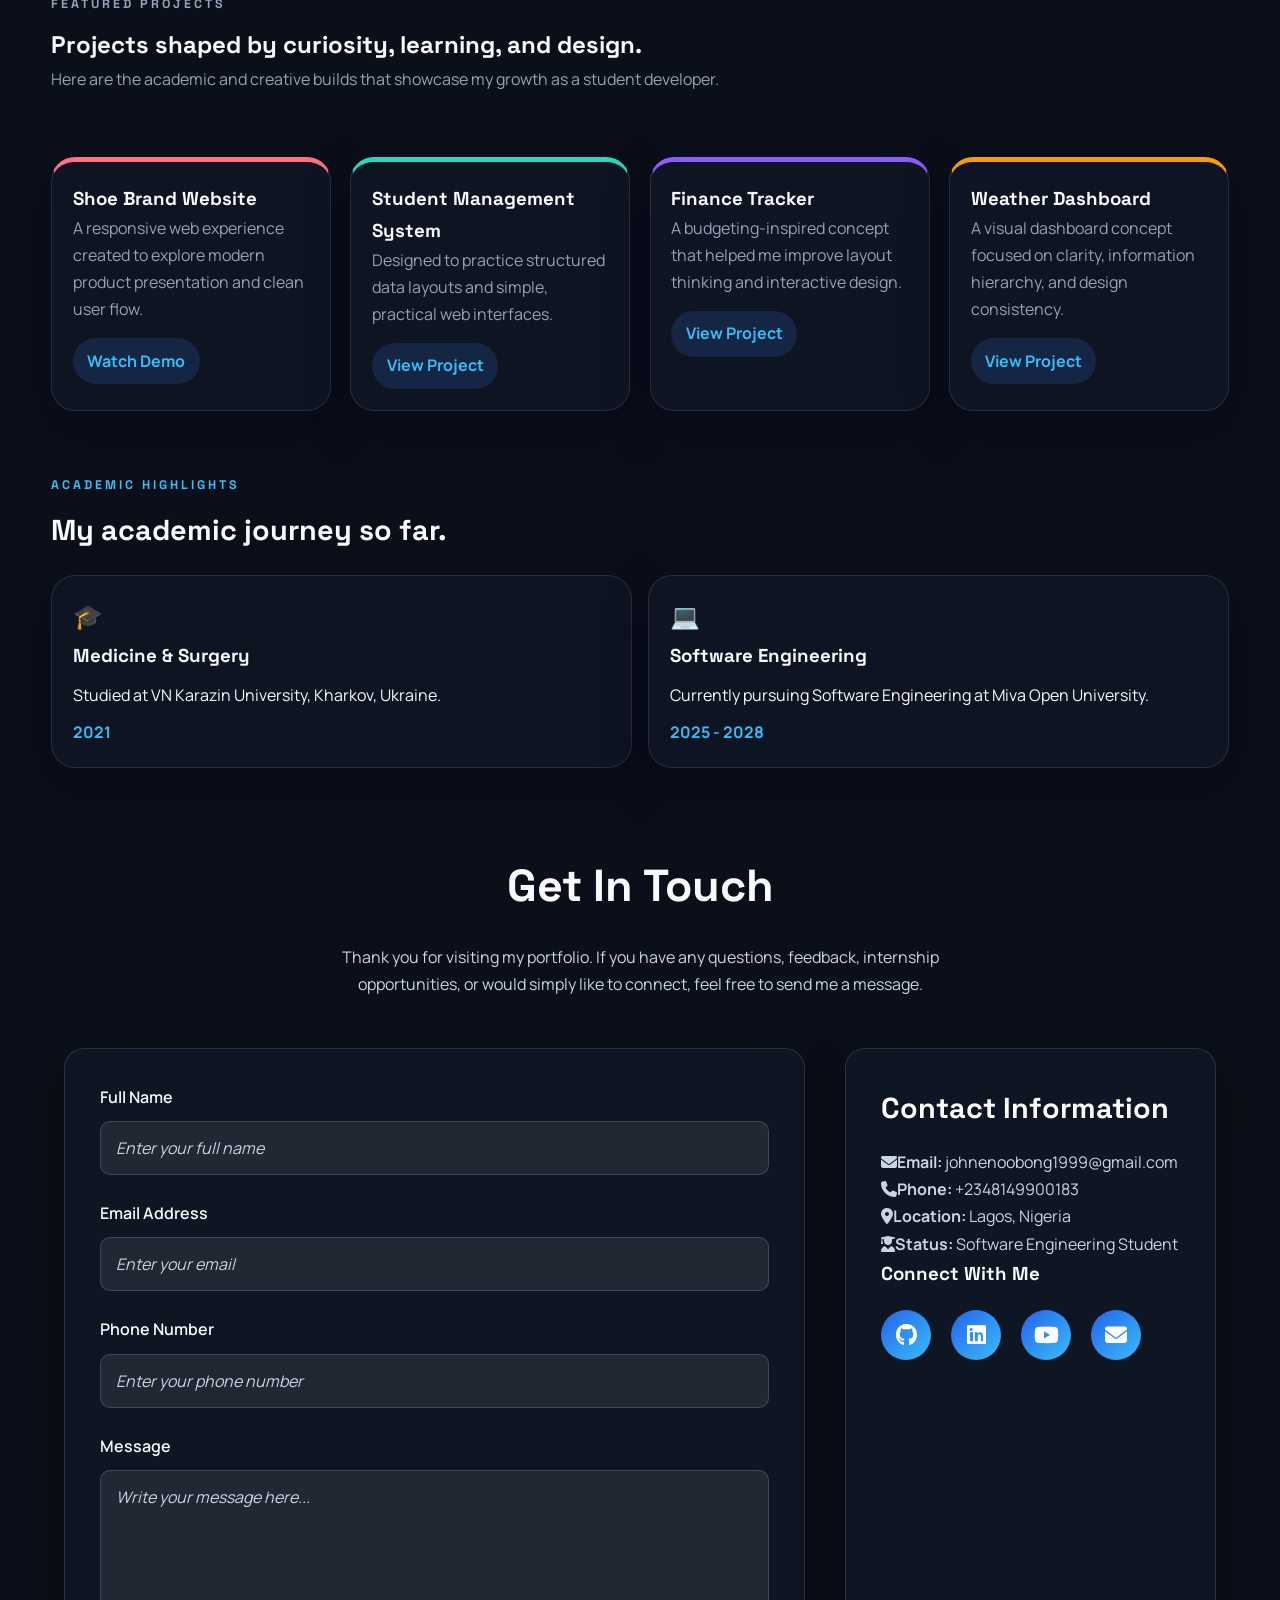
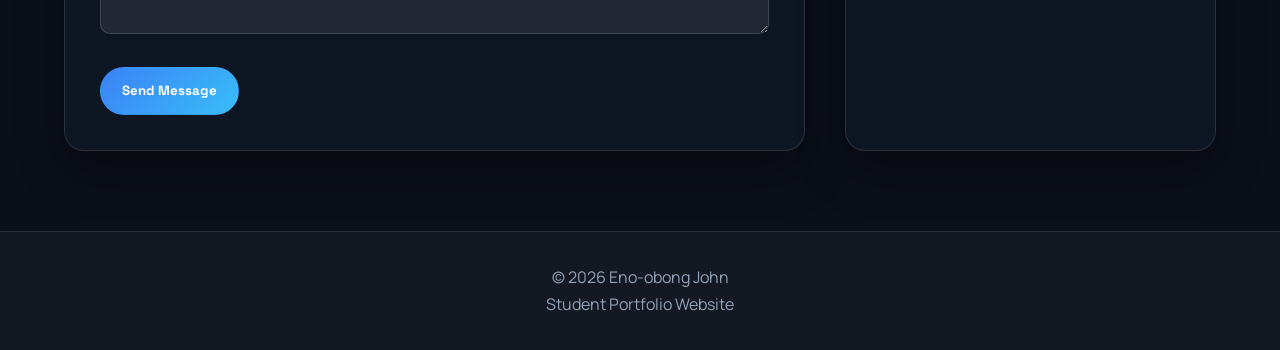
==== commit 4014c6fb: "Fix hero background video and update portfolio" ====
--- a/index.html
+++ b/index.html
@@ -31,7 +31,7 @@
     <main>
         <section class="hero reveal fade-up" id="home">
             <video class="hero-video" autoplay muted loop playsinline preload="metadata" poster="images/unnamed.jpg">
-                <source src="C:\Users\ENO\Downloads\My Portfolio\videos\lady-typing-demo.mp4.mp4" type="video/mp4">
+                <source src="videos/lady-typing-demo.mp4" type="video/mp4">
             </video>
             <img class="hero-fallback" src="images/unnamed.jpg" alt="Fallback hero image">
             <div class="hero-overlay"></div>
